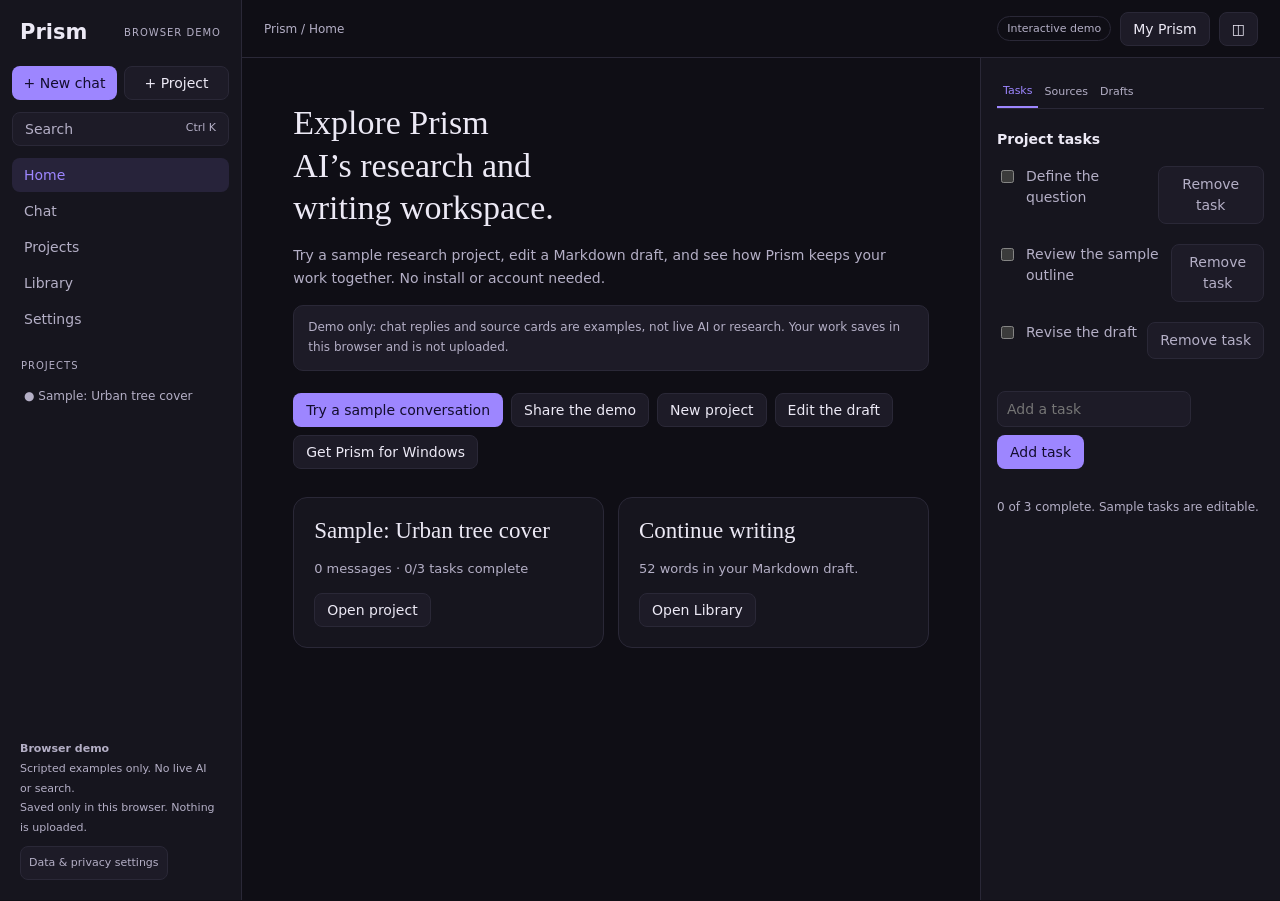
==== index.html @ f4d49652 "Remove long dash punctuation" ====
<!doctype html>
<html lang="en" data-theme="dark"><head><meta charset="utf-8"><meta name="viewport" content="width=device-width,initial-scale=1"><meta name="theme-color" content="#0f0e15"><meta name="description" content="Explore Prism AI, a Windows research and writing workspace for AI-assisted research, Markdown notes, and LaTeX papers. Try the interactive browser demo with no install or account."><link rel="canonical" href="https://dudesquad999.github.io/Prism-Ai/"><meta property="og:type" content="website"><meta property="og:site_name" content="Prism AI"><meta property="og:title" content="Prism AI: Research deeply. Write with clarity."><meta property="og:description" content="Explore a connected AI research and writing workspace. Try the interactive browser demo, with no install or account required."><meta property="og:url" content="https://dudesquad999.github.io/Prism-Ai/"><meta property="og:image" content="https://dudesquad999.github.io/Prism-Ai/prism-banner.png"><meta name="twitter:card" content="summary_large_image"><meta name="twitter:title" content="Prism AI: Research deeply. Write with clarity."><meta name="twitter:description" content="Explore a connected AI research and writing workspace. Try the interactive browser demo, with no install or account required."><meta name="twitter:image" content="https://dudesquad999.github.io/Prism-Ai/prism-banner.png"><title>Prism AI | Interactive Research &amp; Writing Demo</title><style>
:root{font:14px 'Segoe UI Variable Text','Segoe UI',system-ui,sans-serif;color-scheme:dark;--bg:#0f0e15;--surface:#16151e;--raised:#1d1b27;--border:#2a2837;--text:#ece9f5;--muted:#b4afc6;--accent:#9d86ff;--ink:#130d2e;--soft:#9d86ff20}[data-theme=light]{color-scheme:light;--bg:#f6f5f9;--surface:#fff;--raised:#f2f0f7;--border:#e4e1ec;--text:#18152a;--muted:#514c66;--accent:#5638d1;--ink:#fff;--soft:#efebff}*{box-sizing:border-box}body{margin:0;background:var(--bg);color:var(--text)}button,input,select,textarea{font:inherit;color:inherit}button{cursor:pointer;min-height:34px;border:1px solid var(--border);background:var(--raised);border-radius:8px;padding:7px 12px}button:hover{border-color:var(--accent)}button:disabled{opacity:.45;cursor:not-allowed}:focus-visible{outline:2px solid var(--accent);outline-offset:3px}[hidden]{display:none!important}.primary{background:var(--accent);color:var(--ink);border-color:transparent}.shell{height:100dvh;display:grid;grid-template-columns:242px minmax(0,1fr)}.sidebar{padding:20px 12px;display:flex;flex-direction:column;overflow:auto;background:var(--surface);border-right:1px solid var(--border)}.brand{display:flex;align-items:center;gap:10px;padding:0 8px 22px;font-size:21px;font-weight:700}.brand small{font-size:10px;color:var(--muted);font-weight:500;letter-spacing:.1em;margin-left:auto}.actions{display:flex;gap:7px}.actions button{flex:1;padding:7px}.search{margin:12px 0;text-align:left;color:var(--muted)}.search span{float:right;font-size:11px}nav{display:grid;gap:2px}nav button{border:0;background:none;color:var(--muted);text-align:left;display:flex;gap:12px;align-items:center}nav .active{background:var(--soft);color:var(--accent)}.icon{width:17px;height:17px;display:inline-block;flex:none}.label{margin:24px 9px 8px;color:var(--muted);font-size:10px;letter-spacing:.1em;text-transform:uppercase}.project-links{display:grid;gap:3px}.project-links button{border:0;background:none;text-align:left;overflow:hidden;text-overflow:ellipsis;white-space:nowrap;font-size:12px;color:var(--muted)}.foot{margin-top:auto;padding:24px 8px 0;color:var(--muted);font-size:11px;line-height:1.8}.main{display:flex;flex-direction:column;min-width:0;min-height:0}.top{min-height:58px;display:flex;align-items:center;gap:9px;border-bottom:1px solid var(--border);padding:10px 22px}.crumb{font-size:12px;color:var(--muted)}.grow{flex:1}.badge{font-size:11px;border:1px solid var(--border);padding:5px 9px;border-radius:24px;color:var(--muted);white-space:nowrap}.work{flex:1;display:flex;min-height:0}.center{flex:1;min-width:0;display:flex;flex-direction:column;min-height:0}.view{flex:1;min-height:0;overflow:auto;padding:36px clamp(20px,4vw,58px)}.page{max-width:940px;margin:auto}h1,h2{font-family:Georgia,serif;font-weight:400}h1{font-size:34px;line-height:1.25;margin:8px 0 12px}h2{font-size:23px;margin:0 0 14px}h3{font-size:14px;margin:0 0 9px}p{color:var(--muted);line-height:1.7}.eyebrow{color:var(--accent);font-size:10px;letter-spacing:.14em;text-transform:uppercase;margin-bottom:20px}.toolbar{display:flex;gap:8px;flex-wrap:wrap;margin:22px 0 28px}.grid{display:grid;grid-template-columns:repeat(auto-fit,minmax(220px,1fr));gap:14px;margin:20px 0 28px}.card{border:1px solid var(--border);border-radius:14px;background:var(--surface);padding:20px}.card p{font-size:13px}.notice{padding:12px 14px;border:1px solid var(--border);border-radius:10px;background:var(--raised);font-size:12px;color:var(--muted);line-height:1.65}.row{display:flex;align-items:center;gap:12px;border-top:1px solid var(--border);padding:15px 0}.row:first-child{border-top:0}.muted,.tiny{color:var(--muted)}.tiny{font-size:11px}.panel{width:300px;flex:none;background:var(--surface);border-left:1px solid var(--border);overflow:auto;padding:16px}.tabs{display:flex;border-bottom:1px solid var(--border);overflow:auto;margin-bottom:20px}.tabs button{font-size:11px;border:0;border-radius:0;background:none;padding:8px 6px;color:var(--muted)}.tabs .active{color:var(--accent);border-bottom:2px solid var(--accent)}.panel p{font-size:12px}.panel h3{margin-top:22px}.task{display:flex;align-items:flex-start;gap:9px;padding:10px 0;color:var(--muted);line-height:1.5}.task input{margin-top:4px;accent-color:var(--accent)}.composer-area{padding:12px clamp(18px,4vw,58px) 18px}.modes{display:flex;gap:3px;flex-wrap:wrap;margin-bottom:9px}.modes button{background:none;border:0;color:var(--muted);font-size:12px;min-height:28px;padding:5px 10px}.modes .active{background:var(--soft);color:var(--accent)}.composer{display:flex;gap:10px;padding:12px;border:1px solid var(--border);border-radius:14px;background:var(--surface)}.composer:focus-within{border-color:var(--accent)}textarea{font:inherit;background:var(--raised);color:var(--text);border:1px solid var(--border);border-radius:8px;padding:12px;line-height:1.65;resize:vertical;width:100%}.composer textarea{background:none;border:0;padding:2px;min-height:46px;max-height:160px;flex:1}.composer button{align-self:flex-end;font-size:20px}.composer-foot{display:flex;justify-content:space-between;gap:8px;flex-wrap:wrap;margin-top:8px;font-size:10px;color:var(--muted)}.composer-foot button{background:none;border:0;min-height:20px;font-size:10px;padding:0}.message{max-width:740px;margin:0 auto 26px;line-height:1.8;overflow-wrap:anywhere}.message .body{white-space:pre-wrap}.who{font-size:11px;font-weight:600;color:var(--accent);margin-bottom:8px}.message.user{padding:15px 18px;background:var(--raised);border:1px solid var(--border);border-radius:14px}.message.user .who{color:var(--muted)}.tools{margin-top:12px;display:flex;gap:6px}.tools button{min-height:25px;font-size:10px;padding:3px 8px;background:none;color:var(--muted)}input,select{background:var(--raised);border:1px solid var(--border);border-radius:8px;padding:9px}label.field{display:grid;gap:7px;margin:16px 0;color:var(--muted);font-size:12px}.editor{min-height:330px}.mobile,.panel-close{display:none}dialog{border:1px solid var(--border);background:var(--surface);color:var(--text);padding:24px;border-radius:16px;width:min(540px,calc(100% - 30px));max-height:85dvh;overflow:auto}dialog::backdrop{background:#05040cbb}.close{float:right}.dialog-copy{white-space:pre-wrap}.results{display:grid;gap:8px;margin-top:15px}.toast{position:fixed;bottom:24px;left:50%;transform:translateX(-50%);max-width:90vw;padding:12px 18px;border-radius:10px;background:var(--text);color:var(--bg);font-size:12px;z-index:80}.skip{position:fixed;top:-80px;left:12px;z-index:100;background:var(--accent);color:var(--ink);padding:12px}.skip:focus{top:12px}.danger{color:#ff9d9d}.task button{margin-left:auto}.status{margin-top:10px}
@media(max-width:1150px){.panel{display:none}.panel.open{display:block;position:fixed;right:0;top:58px;bottom:0;width:min(350px,100vw);z-index:30;box-shadow:-20px 0 70px #0007}.panel-close{display:block;margin-left:auto}}@media(min-width:1151px){.panel.collapsed{display:none}}@media(max-width:760px){.shell{grid-template-columns:1fr}.sidebar{display:none}.sidebar.open{display:flex;position:fixed;inset:0 auto 0 0;width:260px;z-index:40;box-shadow:20px 0 100px #0009}.mobile{display:inline-block}.top{padding:10px 12px}.optional{display:none}h1{font-size:29px}.view{padding:26px 20px}.grid{grid-template-columns:1fr}.composer-area{padding:12px}}@media(prefers-reduced-motion:reduce){*{scroll-behavior:auto!important}}
 .foot button{margin-top:8px;font-size:11px;padding:5px 8px}#privacyStatus{overflow-wrap:anywhere}
</style><link rel="stylesheet" href="demo.css"></head><body><a class="skip" href="#view">Skip to workspace</a><div class="shell"><aside class="sidebar" id="sidebar"><div class="brand">Prism<small>BROWSER DEMO</small><button class="mobile" data-action="menu" aria-label="Close navigation">×</button></div><div class="actions"><button class="primary" data-action="newchat">+ New chat</button><button data-action="newproject">+ Project</button></div><button class="search" data-action="search">Search<span>Ctrl K</span></button><nav id="nav" aria-label="Main navigation"></nav><div class="label">Projects</div><div id="projectLinks" class="project-links"></div><div class="foot"><strong>Browser demo</strong><br>Scripted examples only. No live AI or search.<br><span id="privacyStatus">Saved only in this browser. Nothing is uploaded.</span><br><button data-view="Settings">Data &amp; privacy settings</button></div></aside><main class="main"><header class="top"><button class="mobile" data-action="menu" aria-label="Open navigation">☰</button><span class="crumb">Prism / <span id="crumb">Home</span></span><span class="grow"></span><span class="badge">Interactive demo</span><button class="optional" data-view="My Prism">My Prism</button><button data-action="panel" aria-label="Toggle project panel">◫</button></header><div class="work"><div class="center"><section id="view" class="view" tabindex="-1" aria-label="Workspace"></section><section id="composerArea" class="composer-area" hidden aria-label="Message composer"><div class="modes" id="modes"></div><form id="composer" class="composer"><textarea id="input" rows="2" placeholder="Try a scripted example…" aria-label="Message to Prism"></textarea><button class="primary" type="submit" aria-label="Send message">↑</button></form><div class="composer-foot"><button data-action="privacy">What will be sent?</button><span>Fixed sample responses, not live AI</span></div></section></div><aside class="panel" id="panel" aria-label="Project panel"><button class="panel-close" data-action="panel" aria-label="Close project panel">×</button><div class="tabs" id="tabs"></div><div id="panelBody"></div></aside></div></main></div><dialog id="dialog" aria-labelledby="dialogTitle"><button class="close" data-action="close" aria-label="Close dialog">×</button><h2 id="dialogTitle"></h2><div id="dialogBody"></div></dialog><input id="jsonFile" type="file" accept="application/json,.json" hidden><div class="toast" role="status" id="toast" hidden></div><div id="announce" role="status" style="position:absolute;width:1px;height:1px;overflow:hidden;clip-path:inset(50%)"></div><script src="demo.js" defer></script></body></html>
---- demo.css ----
body {
  overflow: hidden;
}

.page > p {
  text-wrap: pretty;
}

.button-link {
  display: inline-flex;
  align-items: center;
  min-height: 34px;
  border: 1px solid var(--border);
  border-radius: 8px;
  padding: 7px 12px;
  color: var(--text);
  background: var(--raised);
  text-decoration: none;
}

.button-link:hover {
  border-color: var(--accent);
}

@media (min-width: 761px) {
  .page > h1 {
    max-width: 22ch;
    text-wrap: balance;
  }

  .page > p {
    max-width: 68ch;
  }
}

@media (max-width: 760px) {
  .top {
    display: grid;
    grid-template-columns: 38px minmax(0, 1fr) 38px;
    gap: 8px;
    padding: 10px 12px;
  }

  .top .grow,
  .top .badge {
    display: none;
  }

  .crumb {
    min-width: 0;
    overflow: hidden;
    text-overflow: ellipsis;
    white-space: nowrap;
  }

  .view {
    padding: 24px 18px;
  }

  h1 {
    font-size: clamp(26px, 7vw, 32px);
    line-height: 1.16;
    text-wrap: pretty;
  }
}

#privacyStatus,
#settingsPrivacyStatus {
  overflow-wrap: anywhere;
}
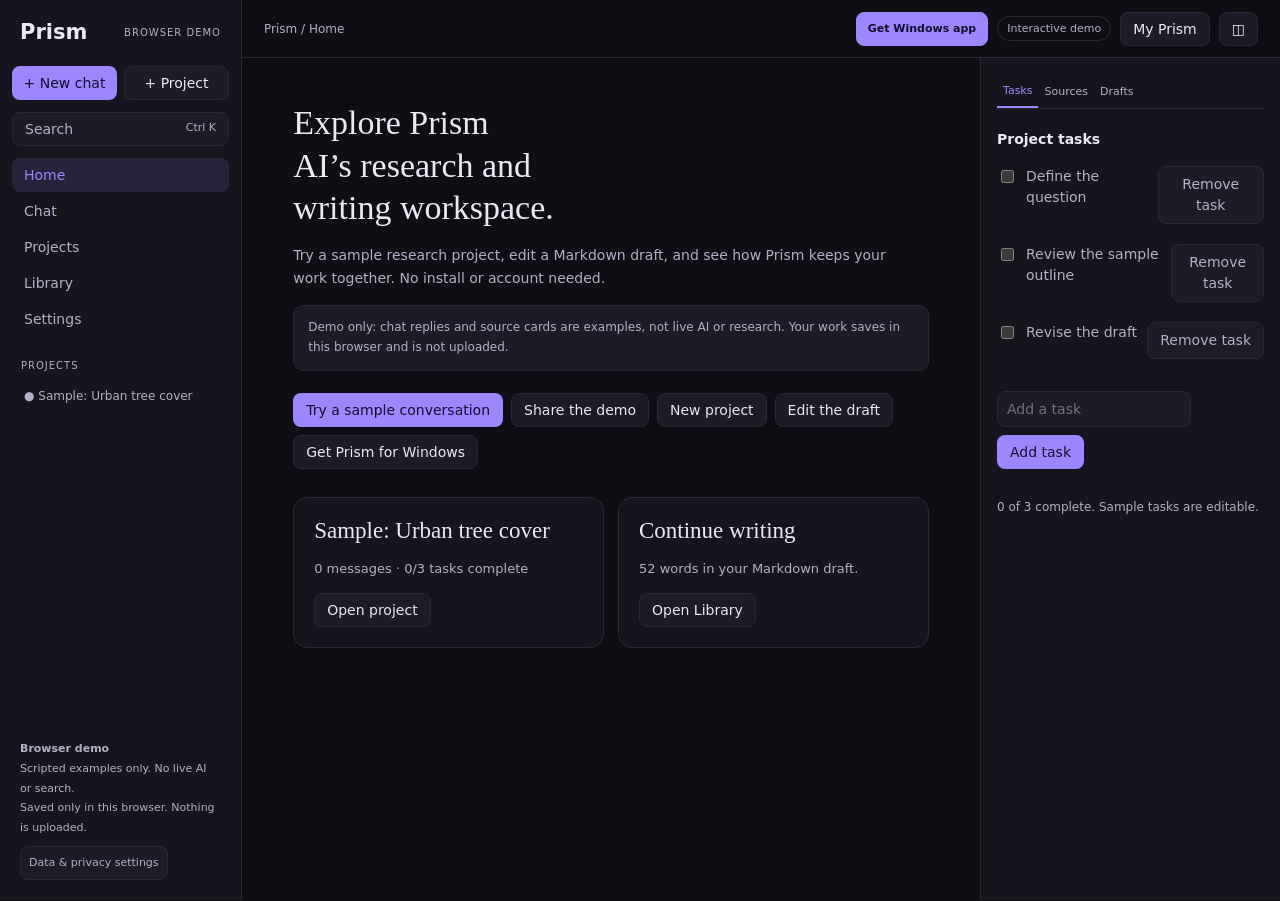
==== commit 7ec487f7: "site: add a clear Windows app download path" ====
--- a/index.html
+++ b/index.html
@@ -1,6 +1,11 @@
 <!doctype html>
-<html lang="en" data-theme="dark"><head><meta charset="utf-8"><meta name="viewport" content="width=device-width,initial-scale=1"><meta name="theme-color" content="#0f0e15"><meta name="description" content="Explore Prism AI, a Windows research and writing workspace for AI-assisted research, Markdown notes, and LaTeX papers. Try the interactive browser demo with no install or account."><link rel="canonical" href="https://dudesquad999.github.io/Prism-Ai/"><meta property="og:type" content="website"><meta property="og:site_name" content="Prism AI"><meta property="og:title" content="Prism AI: Research deeply. Write with clarity."><meta property="og:description" content="Explore a connected AI research and writing workspace. Try the interactive browser demo, with no install or account required."><meta property="og:url" content="https://dudesquad999.github.io/Prism-Ai/"><meta property="og:image" content="https://dudesquad999.github.io/Prism-Ai/prism-banner.png"><meta name="twitter:card" content="summary_large_image"><meta name="twitter:title" content="Prism AI: Research deeply. Write with clarity."><meta name="twitter:description" content="Explore a connected AI research and writing workspace. Try the interactive browser demo, with no install or account required."><meta name="twitter:image" content="https://dudesquad999.github.io/Prism-Ai/prism-banner.png"><title>Prism AI | Interactive Research &amp; Writing Demo</title><style>
+<html lang="en" data-theme="dark"><head><meta charset="utf-8"><meta name="viewport" content="width=device-width,initial-scale=1"><meta name="theme-color" content="#0f0e15"><meta name="description" content="Try a scripted browser preview of Prism AI, a Windows research and LaTeX writing workspace. Download the Windows apps for live AI with Ollama or a supported cloud provider."><link rel="canonical" href="https://dudesquad999.github.io/Prism-Ai/"><meta property="og:type" content="website"><meta property="og:site_name" content="Prism AI"><meta property="og:title" content="Prism AI: Windows Research &amp; LaTeX Writing Workspace"><meta property="og:description" content="Try a scripted browser preview of Prism AI. The full Windows apps support research organization, Markdown notes, LaTeX writing, Ollama local models, and supported cloud providers."><meta property="og:url" content="https://dudesquad999.github.io/Prism-Ai/"><meta property="og:image" content="https://dudesquad999.github.io/Prism-Ai/prism-banner.png"><meta name="twitter:card" content="summary_large_image"><meta name="twitter:title" content="Prism AI: Windows Research &amp; LaTeX Writing Workspace"><meta name="twitter:description" content="Try a scripted browser preview of Prism AI. The full Windows apps support research organization, Markdown notes, LaTeX writing, Ollama local models, and supported cloud providers."><meta name="twitter:image" content="https://dudesquad999.github.io/Prism-Ai/prism-banner.png"><title>Prism AI | Windows Research &amp; LaTeX Workspace Demo</title><style>
+.download-link{display:inline-flex;align-items:center;justify-content:center;min-height:34px;padding:7px 11px;border:1px solid var(--accent);border-radius:8px;background:var(--accent);color:var(--ink);font-size:11px;font-weight:650;text-decoration:none;white-space:nowrap}
+.download-link:hover{filter:brightness(1.08)}
+@media(max-width:760px){.top .badge{display:none}}
+</style>
+<style>
 :root{font:14px 'Segoe UI Variable Text','Segoe UI',system-ui,sans-serif;color-scheme:dark;--bg:#0f0e15;--surface:#16151e;--raised:#1d1b27;--border:#2a2837;--text:#ece9f5;--muted:#b4afc6;--accent:#9d86ff;--ink:#130d2e;--soft:#9d86ff20}[data-theme=light]{color-scheme:light;--bg:#f6f5f9;--surface:#fff;--raised:#f2f0f7;--border:#e4e1ec;--text:#18152a;--muted:#514c66;--accent:#5638d1;--ink:#fff;--soft:#efebff}*{box-sizing:border-box}body{margin:0;background:var(--bg);color:var(--text)}button,input,select,textarea{font:inherit;color:inherit}button{cursor:pointer;min-height:34px;border:1px solid var(--border);background:var(--raised);border-radius:8px;padding:7px 12px}button:hover{border-color:var(--accent)}button:disabled{opacity:.45;cursor:not-allowed}:focus-visible{outline:2px solid var(--accent);outline-offset:3px}[hidden]{display:none!important}.primary{background:var(--accent);color:var(--ink);border-color:transparent}.shell{height:100dvh;display:grid;grid-template-columns:242px minmax(0,1fr)}.sidebar{padding:20px 12px;display:flex;flex-direction:column;overflow:auto;background:var(--surface);border-right:1px solid var(--border)}.brand{display:flex;align-items:center;gap:10px;padding:0 8px 22px;font-size:21px;font-weight:700}.brand small{font-size:10px;color:var(--muted);font-weight:500;letter-spacing:.1em;margin-left:auto}.actions{display:flex;gap:7px}.actions button{flex:1;padding:7px}.search{margin:12px 0;text-align:left;color:var(--muted)}.search span{float:right;font-size:11px}nav{display:grid;gap:2px}nav button{border:0;background:none;color:var(--muted);text-align:left;display:flex;gap:12px;align-items:center}nav .active{background:var(--soft);color:var(--accent)}.icon{width:17px;height:17px;display:inline-block;flex:none}.label{margin:24px 9px 8px;color:var(--muted);font-size:10px;letter-spacing:.1em;text-transform:uppercase}.project-links{display:grid;gap:3px}.project-links button{border:0;background:none;text-align:left;overflow:hidden;text-overflow:ellipsis;white-space:nowrap;font-size:12px;color:var(--muted)}.foot{margin-top:auto;padding:24px 8px 0;color:var(--muted);font-size:11px;line-height:1.8}.main{display:flex;flex-direction:column;min-width:0;min-height:0}.top{min-height:58px;display:flex;align-items:center;gap:9px;border-bottom:1px solid var(--border);padding:10px 22px}.crumb{font-size:12px;color:var(--muted)}.grow{flex:1}.badge{font-size:11px;border:1px solid var(--border);padding:5px 9px;border-radius:24px;color:var(--muted);white-space:nowrap}.work{flex:1;display:flex;min-height:0}.center{flex:1;min-width:0;display:flex;flex-direction:column;min-height:0}.view{flex:1;min-height:0;overflow:auto;padding:36px clamp(20px,4vw,58px)}.page{max-width:940px;margin:auto}h1,h2{font-family:Georgia,serif;font-weight:400}h1{font-size:34px;line-height:1.25;margin:8px 0 12px}h2{font-size:23px;margin:0 0 14px}h3{font-size:14px;margin:0 0 9px}p{color:var(--muted);line-height:1.7}.eyebrow{color:var(--accent);font-size:10px;letter-spacing:.14em;text-transform:uppercase;margin-bottom:20px}.toolbar{display:flex;gap:8px;flex-wrap:wrap;margin:22px 0 28px}.grid{display:grid;grid-template-columns:repeat(auto-fit,minmax(220px,1fr));gap:14px;margin:20px 0 28px}.card{border:1px solid var(--border);border-radius:14px;background:var(--surface);padding:20px}.card p{font-size:13px}.notice{padding:12px 14px;border:1px solid var(--border);border-radius:10px;background:var(--raised);font-size:12px;color:var(--muted);line-height:1.65}.row{display:flex;align-items:center;gap:12px;border-top:1px solid var(--border);padding:15px 0}.row:first-child{border-top:0}.muted,.tiny{color:var(--muted)}.tiny{font-size:11px}.panel{width:300px;flex:none;background:var(--surface);border-left:1px solid var(--border);overflow:auto;padding:16px}.tabs{display:flex;border-bottom:1px solid var(--border);overflow:auto;margin-bottom:20px}.tabs button{font-size:11px;border:0;border-radius:0;background:none;padding:8px 6px;color:var(--muted)}.tabs .active{color:var(--accent);border-bottom:2px solid var(--accent)}.panel p{font-size:12px}.panel h3{margin-top:22px}.task{display:flex;align-items:flex-start;gap:9px;padding:10px 0;color:var(--muted);line-height:1.5}.task input{margin-top:4px;accent-color:var(--accent)}.composer-area{padding:12px clamp(18px,4vw,58px) 18px}.modes{display:flex;gap:3px;flex-wrap:wrap;margin-bottom:9px}.modes button{background:none;border:0;color:var(--muted);font-size:12px;min-height:28px;padding:5px 10px}.modes .active{background:var(--soft);color:var(--accent)}.composer{display:flex;gap:10px;padding:12px;border:1px solid var(--border);border-radius:14px;background:var(--surface)}.composer:focus-within{border-color:var(--accent)}textarea{font:inherit;background:var(--raised);color:var(--text);border:1px solid var(--border);border-radius:8px;padding:12px;line-height:1.65;resize:vertical;width:100%}.composer textarea{background:none;border:0;padding:2px;min-height:46px;max-height:160px;flex:1}.composer button{align-self:flex-end;font-size:20px}.composer-foot{display:flex;justify-content:space-between;gap:8px;flex-wrap:wrap;margin-top:8px;font-size:10px;color:var(--muted)}.composer-foot button{background:none;border:0;min-height:20px;font-size:10px;padding:0}.message{max-width:740px;margin:0 auto 26px;line-height:1.8;overflow-wrap:anywhere}.message .body{white-space:pre-wrap}.who{font-size:11px;font-weight:600;color:var(--accent);margin-bottom:8px}.message.user{padding:15px 18px;background:var(--raised);border:1px solid var(--border);border-radius:14px}.message.user .who{color:var(--muted)}.tools{margin-top:12px;display:flex;gap:6px}.tools button{min-height:25px;font-size:10px;padding:3px 8px;background:none;color:var(--muted)}input,select{background:var(--raised);border:1px solid var(--border);border-radius:8px;padding:9px}label.field{display:grid;gap:7px;margin:16px 0;color:var(--muted);font-size:12px}.editor{min-height:330px}.mobile,.panel-close{display:none}dialog{border:1px solid var(--border);background:var(--surface);color:var(--text);padding:24px;border-radius:16px;width:min(540px,calc(100% - 30px));max-height:85dvh;overflow:auto}dialog::backdrop{background:#05040cbb}.close{float:right}.dialog-copy{white-space:pre-wrap}.results{display:grid;gap:8px;margin-top:15px}.toast{position:fixed;bottom:24px;left:50%;transform:translateX(-50%);max-width:90vw;padding:12px 18px;border-radius:10px;background:var(--text);color:var(--bg);font-size:12px;z-index:80}.skip{position:fixed;top:-80px;left:12px;z-index:100;background:var(--accent);color:var(--ink);padding:12px}.skip:focus{top:12px}.danger{color:#ff9d9d}.task button{margin-left:auto}.status{margin-top:10px}
 @media(max-width:1150px){.panel{display:none}.panel.open{display:block;position:fixed;right:0;top:58px;bottom:0;width:min(350px,100vw);z-index:30;box-shadow:-20px 0 70px #0007}.panel-close{display:block;margin-left:auto}}@media(min-width:1151px){.panel.collapsed{display:none}}@media(max-width:760px){.shell{grid-template-columns:1fr}.sidebar{display:none}.sidebar.open{display:flex;position:fixed;inset:0 auto 0 0;width:260px;z-index:40;box-shadow:20px 0 100px #0009}.mobile{display:inline-block}.top{padding:10px 12px}.optional{display:none}h1{font-size:29px}.view{padding:26px 20px}.grid{grid-template-columns:1fr}.composer-area{padding:12px}}@media(prefers-reduced-motion:reduce){*{scroll-behavior:auto!important}}
  .foot button{margin-top:8px;font-size:11px;padding:5px 8px}#privacyStatus{overflow-wrap:anywhere}
-</style><link rel="stylesheet" href="demo.css"></head><body><a class="skip" href="#view">Skip to workspace</a><div class="shell"><aside class="sidebar" id="sidebar"><div class="brand">Prism<small>BROWSER DEMO</small><button class="mobile" data-action="menu" aria-label="Close navigation">×</button></div><div class="actions"><button class="primary" data-action="newchat">+ New chat</button><button data-action="newproject">+ Project</button></div><button class="search" data-action="search">Search<span>Ctrl K</span></button><nav id="nav" aria-label="Main navigation"></nav><div class="label">Projects</div><div id="projectLinks" class="project-links"></div><div class="foot"><strong>Browser demo</strong><br>Scripted examples only. No live AI or search.<br><span id="privacyStatus">Saved only in this browser. Nothing is uploaded.</span><br><button data-view="Settings">Data &amp; privacy settings</button></div></aside><main class="main"><header class="top"><button class="mobile" data-action="menu" aria-label="Open navigation">☰</button><span class="crumb">Prism / <span id="crumb">Home</span></span><span class="grow"></span><span class="badge">Interactive demo</span><button class="optional" data-view="My Prism">My Prism</button><button data-action="panel" aria-label="Toggle project panel">◫</button></header><div class="work"><div class="center"><section id="view" class="view" tabindex="-1" aria-label="Workspace"></section><section id="composerArea" class="composer-area" hidden aria-label="Message composer"><div class="modes" id="modes"></div><form id="composer" class="composer"><textarea id="input" rows="2" placeholder="Try a scripted example…" aria-label="Message to Prism"></textarea><button class="primary" type="submit" aria-label="Send message">↑</button></form><div class="composer-foot"><button data-action="privacy">What will be sent?</button><span>Fixed sample responses, not live AI</span></div></section></div><aside class="panel" id="panel" aria-label="Project panel"><button class="panel-close" data-action="panel" aria-label="Close project panel">×</button><div class="tabs" id="tabs"></div><div id="panelBody"></div></aside></div></main></div><dialog id="dialog" aria-labelledby="dialogTitle"><button class="close" data-action="close" aria-label="Close dialog">×</button><h2 id="dialogTitle"></h2><div id="dialogBody"></div></dialog><input id="jsonFile" type="file" accept="application/json,.json" hidden><div class="toast" role="status" id="toast" hidden></div><div id="announce" role="status" style="position:absolute;width:1px;height:1px;overflow:hidden;clip-path:inset(50%)"></div><script src="demo.js" defer></script></body></html>
+</style><link rel="stylesheet" href="demo.css"></head><body><a class="skip" href="#view">Skip to workspace</a><div class="shell"><aside class="sidebar" id="sidebar"><div class="brand">Prism<small>BROWSER DEMO</small><button class="mobile" data-action="menu" aria-label="Close navigation">×</button></div><div class="actions"><button class="primary" data-action="newchat">+ New chat</button><button data-action="newproject">+ Project</button></div><button class="search" data-action="search">Search<span>Ctrl K</span></button><nav id="nav" aria-label="Main navigation"></nav><div class="label">Projects</div><div id="projectLinks" class="project-links"></div><div class="foot"><strong>Browser demo</strong><br>Scripted examples only. No live AI or search.<br><span id="privacyStatus">Saved only in this browser. Nothing is uploaded.</span><br><button data-view="Settings">Data &amp; privacy settings</button></div></aside><main class="main"><header class="top"><button class="mobile" data-action="menu" aria-label="Open navigation">☰</button><span class="crumb">Prism / <span id="crumb">Home</span></span><span class="grow"></span><a class="download-link" href="https://github.com/DudeSquad999/Prism-Ai/releases/latest" target="_blank" rel="noopener noreferrer" aria-label="Download the Prism AI Windows app from GitHub Releases">Get Windows app</a><span class="badge">Interactive demo</span><button class="optional" data-view="My Prism">My Prism</button><button data-action="panel" aria-label="Toggle project panel">◫</button></header><div class="work"><div class="center"><section id="view" class="view" tabindex="-1" aria-label="Workspace"></section><section id="composerArea" class="composer-area" hidden aria-label="Message composer"><div class="modes" id="modes"></div><form id="composer" class="composer"><textarea id="input" rows="2" placeholder="Try a scripted example…" aria-label="Message to Prism"></textarea><button class="primary" type="submit" aria-label="Send message">↑</button></form><div class="composer-foot"><button data-action="privacy">What will be sent?</button><span>Fixed sample responses, not live AI</span></div></section></div><aside class="panel" id="panel" aria-label="Project panel"><button class="panel-close" data-action="panel" aria-label="Close project panel">×</button><div class="tabs" id="tabs"></div><div id="panelBody"></div></aside></div></main></div><dialog id="dialog" aria-labelledby="dialogTitle"><button class="close" data-action="close" aria-label="Close dialog">×</button><h2 id="dialogTitle"></h2><div id="dialogBody"></div></dialog><input id="jsonFile" type="file" accept="application/json,.json" hidden><div class="toast" role="status" id="toast" hidden></div><div id="announce" role="status" style="position:absolute;width:1px;height:1px;overflow:hidden;clip-path:inset(50%)"></div><script src="demo.js" defer></script></body></html>
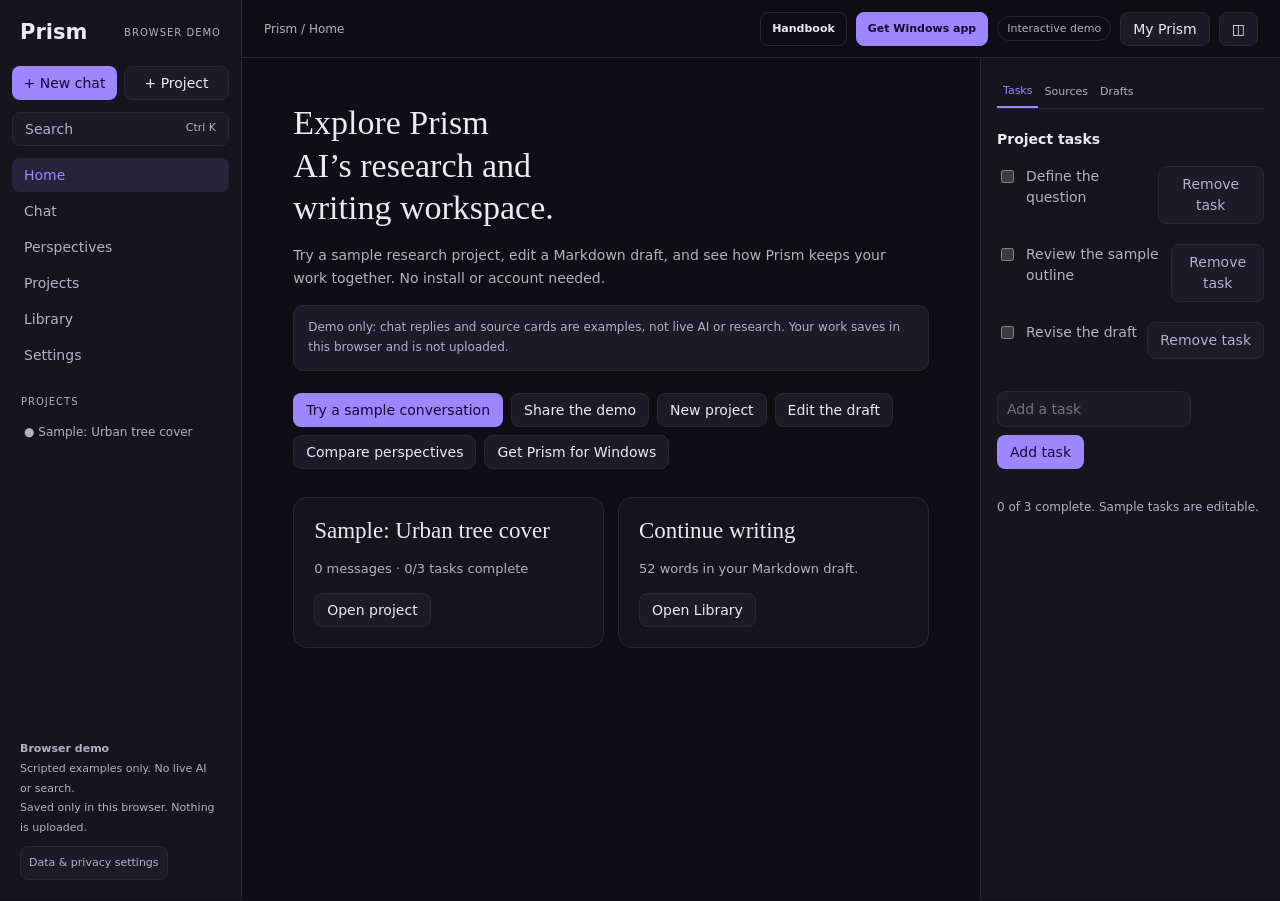
==== commit d93fd6a3: "feat: add handbook access to browser preview navigation" ====
--- a/index.html
+++ b/index.html
@@ -2,10 +2,12 @@
 <html lang="en" data-theme="dark"><head><meta charset="utf-8"><meta name="viewport" content="width=device-width,initial-scale=1"><meta name="theme-color" content="#0f0e15"><meta name="description" content="Try a scripted browser preview of Prism AI, a Windows research and LaTeX writing workspace. Download the Windows apps for live AI with Ollama or a supported cloud provider."><link rel="canonical" href="https://dudesquad999.github.io/Prism-Ai/"><meta property="og:type" content="website"><meta property="og:site_name" content="Prism AI"><meta property="og:title" content="Prism AI: Windows Research &amp; LaTeX Writing Workspace"><meta property="og:description" content="Try a scripted browser preview of Prism AI. The full Windows apps support research organization, Markdown notes, LaTeX writing, Ollama local models, and supported cloud providers."><meta property="og:url" content="https://dudesquad999.github.io/Prism-Ai/"><meta property="og:image" content="https://dudesquad999.github.io/Prism-Ai/prism-banner.png"><meta name="twitter:card" content="summary_large_image"><meta name="twitter:title" content="Prism AI: Windows Research &amp; LaTeX Writing Workspace"><meta name="twitter:description" content="Try a scripted browser preview of Prism AI. The full Windows apps support research organization, Markdown notes, LaTeX writing, Ollama local models, and supported cloud providers."><meta name="twitter:image" content="https://dudesquad999.github.io/Prism-Ai/prism-banner.png"><title>Prism AI | Windows Research &amp; LaTeX Workspace Demo</title><style>
 .download-link{display:inline-flex;align-items:center;justify-content:center;min-height:34px;padding:7px 11px;border:1px solid var(--accent);border-radius:8px;background:var(--accent);color:var(--ink);font-size:11px;font-weight:650;text-decoration:none;white-space:nowrap}
 .download-link:hover{filter:brightness(1.08)}
+.guide-link{display:inline-flex;align-items:center;justify-content:center;min-height:34px;padding:7px 11px;border:1px solid var(--border);border-radius:8px;background:transparent;color:var(--text);font-size:11px;font-weight:600;text-decoration:none;white-space:nowrap}
+.guide-link:hover{border-color:var(--accent);color:var(--accent)}
 @media(max-width:760px){.top .badge{display:none}}
 </style>
 <style>
 :root{font:14px 'Segoe UI Variable Text','Segoe UI',system-ui,sans-serif;color-scheme:dark;--bg:#0f0e15;--surface:#16151e;--raised:#1d1b27;--border:#2a2837;--text:#ece9f5;--muted:#b4afc6;--accent:#9d86ff;--ink:#130d2e;--soft:#9d86ff20}[data-theme=light]{color-scheme:light;--bg:#f6f5f9;--surface:#fff;--raised:#f2f0f7;--border:#e4e1ec;--text:#18152a;--muted:#514c66;--accent:#5638d1;--ink:#fff;--soft:#efebff}*{box-sizing:border-box}body{margin:0;background:var(--bg);color:var(--text)}button,input,select,textarea{font:inherit;color:inherit}button{cursor:pointer;min-height:34px;border:1px solid var(--border);background:var(--raised);border-radius:8px;padding:7px 12px}button:hover{border-color:var(--accent)}button:disabled{opacity:.45;cursor:not-allowed}:focus-visible{outline:2px solid var(--accent);outline-offset:3px}[hidden]{display:none!important}.primary{background:var(--accent);color:var(--ink);border-color:transparent}.shell{height:100dvh;display:grid;grid-template-columns:242px minmax(0,1fr)}.sidebar{padding:20px 12px;display:flex;flex-direction:column;overflow:auto;background:var(--surface);border-right:1px solid var(--border)}.brand{display:flex;align-items:center;gap:10px;padding:0 8px 22px;font-size:21px;font-weight:700}.brand small{font-size:10px;color:var(--muted);font-weight:500;letter-spacing:.1em;margin-left:auto}.actions{display:flex;gap:7px}.actions button{flex:1;padding:7px}.search{margin:12px 0;text-align:left;color:var(--muted)}.search span{float:right;font-size:11px}nav{display:grid;gap:2px}nav button{border:0;background:none;color:var(--muted);text-align:left;display:flex;gap:12px;align-items:center}nav .active{background:var(--soft);color:var(--accent)}.icon{width:17px;height:17px;display:inline-block;flex:none}.label{margin:24px 9px 8px;color:var(--muted);font-size:10px;letter-spacing:.1em;text-transform:uppercase}.project-links{display:grid;gap:3px}.project-links button{border:0;background:none;text-align:left;overflow:hidden;text-overflow:ellipsis;white-space:nowrap;font-size:12px;color:var(--muted)}.foot{margin-top:auto;padding:24px 8px 0;color:var(--muted);font-size:11px;line-height:1.8}.main{display:flex;flex-direction:column;min-width:0;min-height:0}.top{min-height:58px;display:flex;align-items:center;gap:9px;border-bottom:1px solid var(--border);padding:10px 22px}.crumb{font-size:12px;color:var(--muted)}.grow{flex:1}.badge{font-size:11px;border:1px solid var(--border);padding:5px 9px;border-radius:24px;color:var(--muted);white-space:nowrap}.work{flex:1;display:flex;min-height:0}.center{flex:1;min-width:0;display:flex;flex-direction:column;min-height:0}.view{flex:1;min-height:0;overflow:auto;padding:36px clamp(20px,4vw,58px)}.page{max-width:940px;margin:auto}h1,h2{font-family:Georgia,serif;font-weight:400}h1{font-size:34px;line-height:1.25;margin:8px 0 12px}h2{font-size:23px;margin:0 0 14px}h3{font-size:14px;margin:0 0 9px}p{color:var(--muted);line-height:1.7}.eyebrow{color:var(--accent);font-size:10px;letter-spacing:.14em;text-transform:uppercase;margin-bottom:20px}.toolbar{display:flex;gap:8px;flex-wrap:wrap;margin:22px 0 28px}.grid{display:grid;grid-template-columns:repeat(auto-fit,minmax(220px,1fr));gap:14px;margin:20px 0 28px}.card{border:1px solid var(--border);border-radius:14px;background:var(--surface);padding:20px}.card p{font-size:13px}.notice{padding:12px 14px;border:1px solid var(--border);border-radius:10px;background:var(--raised);font-size:12px;color:var(--muted);line-height:1.65}.row{display:flex;align-items:center;gap:12px;border-top:1px solid var(--border);padding:15px 0}.row:first-child{border-top:0}.muted,.tiny{color:var(--muted)}.tiny{font-size:11px}.panel{width:300px;flex:none;background:var(--surface);border-left:1px solid var(--border);overflow:auto;padding:16px}.tabs{display:flex;border-bottom:1px solid var(--border);overflow:auto;margin-bottom:20px}.tabs button{font-size:11px;border:0;border-radius:0;background:none;padding:8px 6px;color:var(--muted)}.tabs .active{color:var(--accent);border-bottom:2px solid var(--accent)}.panel p{font-size:12px}.panel h3{margin-top:22px}.task{display:flex;align-items:flex-start;gap:9px;padding:10px 0;color:var(--muted);line-height:1.5}.task input{margin-top:4px;accent-color:var(--accent)}.composer-area{padding:12px clamp(18px,4vw,58px) 18px}.modes{display:flex;gap:3px;flex-wrap:wrap;margin-bottom:9px}.modes button{background:none;border:0;color:var(--muted);font-size:12px;min-height:28px;padding:5px 10px}.modes .active{background:var(--soft);color:var(--accent)}.composer{display:flex;gap:10px;padding:12px;border:1px solid var(--border);border-radius:14px;background:var(--surface)}.composer:focus-within{border-color:var(--accent)}textarea{font:inherit;background:var(--raised);color:var(--text);border:1px solid var(--border);border-radius:8px;padding:12px;line-height:1.65;resize:vertical;width:100%}.composer textarea{background:none;border:0;padding:2px;min-height:46px;max-height:160px;flex:1}.composer button{align-self:flex-end;font-size:20px}.composer-foot{display:flex;justify-content:space-between;gap:8px;flex-wrap:wrap;margin-top:8px;font-size:10px;color:var(--muted)}.composer-foot button{background:none;border:0;min-height:20px;font-size:10px;padding:0}.message{max-width:740px;margin:0 auto 26px;line-height:1.8;overflow-wrap:anywhere}.message .body{white-space:pre-wrap}.who{font-size:11px;font-weight:600;color:var(--accent);margin-bottom:8px}.message.user{padding:15px 18px;background:var(--raised);border:1px solid var(--border);border-radius:14px}.message.user .who{color:var(--muted)}.tools{margin-top:12px;display:flex;gap:6px}.tools button{min-height:25px;font-size:10px;padding:3px 8px;background:none;color:var(--muted)}input,select{background:var(--raised);border:1px solid var(--border);border-radius:8px;padding:9px}label.field{display:grid;gap:7px;margin:16px 0;color:var(--muted);font-size:12px}.editor{min-height:330px}.mobile,.panel-close{display:none}dialog{border:1px solid var(--border);background:var(--surface);color:var(--text);padding:24px;border-radius:16px;width:min(540px,calc(100% - 30px));max-height:85dvh;overflow:auto}dialog::backdrop{background:#05040cbb}.close{float:right}.dialog-copy{white-space:pre-wrap}.results{display:grid;gap:8px;margin-top:15px}.toast{position:fixed;bottom:24px;left:50%;transform:translateX(-50%);max-width:90vw;padding:12px 18px;border-radius:10px;background:var(--text);color:var(--bg);font-size:12px;z-index:80}.skip{position:fixed;top:-80px;left:12px;z-index:100;background:var(--accent);color:var(--ink);padding:12px}.skip:focus{top:12px}.danger{color:#ff9d9d}.task button{margin-left:auto}.status{margin-top:10px}
 @media(max-width:1150px){.panel{display:none}.panel.open{display:block;position:fixed;right:0;top:58px;bottom:0;width:min(350px,100vw);z-index:30;box-shadow:-20px 0 70px #0007}.panel-close{display:block;margin-left:auto}}@media(min-width:1151px){.panel.collapsed{display:none}}@media(max-width:760px){.shell{grid-template-columns:1fr}.sidebar{display:none}.sidebar.open{display:flex;position:fixed;inset:0 auto 0 0;width:260px;z-index:40;box-shadow:20px 0 100px #0009}.mobile{display:inline-block}.top{padding:10px 12px}.optional{display:none}h1{font-size:29px}.view{padding:26px 20px}.grid{grid-template-columns:1fr}.composer-area{padding:12px}}@media(prefers-reduced-motion:reduce){*{scroll-behavior:auto!important}}
  .foot button{margin-top:8px;font-size:11px;padding:5px 8px}#privacyStatus{overflow-wrap:anywhere}
-</style><link rel="stylesheet" href="demo.css"></head><body><a class="skip" href="#view">Skip to workspace</a><div class="shell"><aside class="sidebar" id="sidebar"><div class="brand">Prism<small>BROWSER DEMO</small><button class="mobile" data-action="menu" aria-label="Close navigation">×</button></div><div class="actions"><button class="primary" data-action="newchat">+ New chat</button><button data-action="newproject">+ Project</button></div><button class="search" data-action="search">Search<span>Ctrl K</span></button><nav id="nav" aria-label="Main navigation"></nav><div class="label">Projects</div><div id="projectLinks" class="project-links"></div><div class="foot"><strong>Browser demo</strong><br>Scripted examples only. No live AI or search.<br><span id="privacyStatus">Saved only in this browser. Nothing is uploaded.</span><br><button data-view="Settings">Data &amp; privacy settings</button></div></aside><main class="main"><header class="top"><button class="mobile" data-action="menu" aria-label="Open navigation">☰</button><span class="crumb">Prism / <span id="crumb">Home</span></span><span class="grow"></span><a class="download-link" href="https://github.com/DudeSquad999/Prism-Ai/releases/latest" target="_blank" rel="noopener noreferrer" aria-label="Download the Prism AI Windows app from GitHub Releases">Get Windows app</a><span class="badge">Interactive demo</span><button class="optional" data-view="My Prism">My Prism</button><button data-action="panel" aria-label="Toggle project panel">◫</button></header><div class="work"><div class="center"><section id="view" class="view" tabindex="-1" aria-label="Workspace"></section><section id="composerArea" class="composer-area" hidden aria-label="Message composer"><div class="modes" id="modes"></div><form id="composer" class="composer"><textarea id="input" rows="2" placeholder="Try a scripted example…" aria-label="Message to Prism"></textarea><button class="primary" type="submit" aria-label="Send message">↑</button></form><div class="composer-foot"><button data-action="privacy">What will be sent?</button><span>Fixed sample responses, not live AI</span></div></section></div><aside class="panel" id="panel" aria-label="Project panel"><button class="panel-close" data-action="panel" aria-label="Close project panel">×</button><div class="tabs" id="tabs"></div><div id="panelBody"></div></aside></div></main></div><dialog id="dialog" aria-labelledby="dialogTitle"><button class="close" data-action="close" aria-label="Close dialog">×</button><h2 id="dialogTitle"></h2><div id="dialogBody"></div></dialog><input id="jsonFile" type="file" accept="application/json,.json" hidden><div class="toast" role="status" id="toast" hidden></div><div id="announce" role="status" style="position:absolute;width:1px;height:1px;overflow:hidden;clip-path:inset(50%)"></div><script src="demo.js" defer></script></body></html>
+</style><link rel="stylesheet" href="demo.css"></head><body><a class="skip" href="#view">Skip to workspace</a><div class="shell"><aside class="sidebar" id="sidebar"><div class="brand">Prism<small>BROWSER DEMO</small><button class="mobile" data-action="menu" aria-label="Close navigation">×</button></div><div class="actions"><button class="primary" data-action="newchat">+ New chat</button><button data-action="newproject">+ Project</button></div><button class="search" data-action="search">Search<span>Ctrl K</span></button><nav id="nav" aria-label="Main navigation"></nav><div class="label">Projects</div><div id="projectLinks" class="project-links"></div><div class="foot"><strong>Browser demo</strong><br>Scripted examples only. No live AI or search.<br><span id="privacyStatus">Saved only in this browser. Nothing is uploaded.</span><br><button data-view="Settings">Data &amp; privacy settings</button></div></aside><main class="main"><header class="top"><button class="mobile" data-action="menu" aria-label="Open navigation">☰</button><span class="crumb">Prism / <span id="crumb">Home</span></span><span class="grow"></span><a class="guide-link" href="https://github.com/DudeSquad999/Prism-Ai/blob/Main/docs/README.md" target="_blank" rel="noopener noreferrer" aria-label="Open the Prism AI handbook">Handbook</a><a class="download-link" href="https://github.com/DudeSquad999/Prism-Ai/releases/latest" target="_blank" rel="noopener noreferrer" aria-label="Download the Prism AI Windows app from GitHub Releases">Get Windows app</a><span class="badge">Interactive demo</span><button class="optional" data-view="My Prism">My Prism</button><button data-action="panel" aria-label="Toggle project panel">◫</button></header><div class="work"><div class="center"><section id="view" class="view" tabindex="-1" aria-label="Workspace"></section><section id="composerArea" class="composer-area" hidden aria-label="Message composer"><div class="modes" id="modes"></div><form id="composer" class="composer"><textarea id="input" rows="2" placeholder="Try a scripted example…" aria-label="Message to Prism"></textarea><button class="primary" type="submit" aria-label="Send message">↑</button></form><div class="composer-foot"><button data-action="privacy">What will be sent?</button><span>Fixed sample responses, not live AI</span></div></section></div><aside class="panel" id="panel" aria-label="Project panel"><button class="panel-close" data-action="panel" aria-label="Close project panel">×</button><div class="tabs" id="tabs"></div><div id="panelBody"></div></aside></div></main></div><dialog id="dialog" aria-labelledby="dialogTitle"><button class="close" data-action="close" aria-label="Close dialog">×</button><h2 id="dialogTitle"></h2><div id="dialogBody"></div></dialog><input id="jsonFile" type="file" accept="application/json,.json" hidden><div class="toast" role="status" id="toast" hidden></div><div id="announce" role="status" style="position:absolute;width:1px;height:1px;overflow:hidden;clip-path:inset(50%)"></div><script src="demo.js" defer></script></body></html>
--- a/demo.css
+++ b/demo.css
@@ -68,3 +68,46 @@
 #settingsPrivacyStatus {
   overflow-wrap: anywhere;
 }
+
+.perspective-option {
+  display: flex;
+  align-items: flex-start;
+  gap: 12px;
+  cursor: pointer;
+}
+
+.perspective-option:focus-within {
+  border-color: var(--accent);
+}
+
+.perspective-option input[type="checkbox"] {
+  width: 16px;
+  height: 16px;
+  flex: none;
+  margin: 4px 0 0;
+  padding: 0;
+  accent-color: var(--accent);
+}
+
+.perspective-option > span {
+  display: grid;
+  gap: 7px;
+}
+
+.perspective-option strong {
+  color: var(--text);
+}
+
+.perspective-output {
+  margin-top: 22px;
+}
+
+.perspective-output ul {
+  padding-left: 20px;
+  color: var(--muted);
+  line-height: 1.7;
+}
+
+.perspective-output li + li {
+  margin-top: 6px;
+}
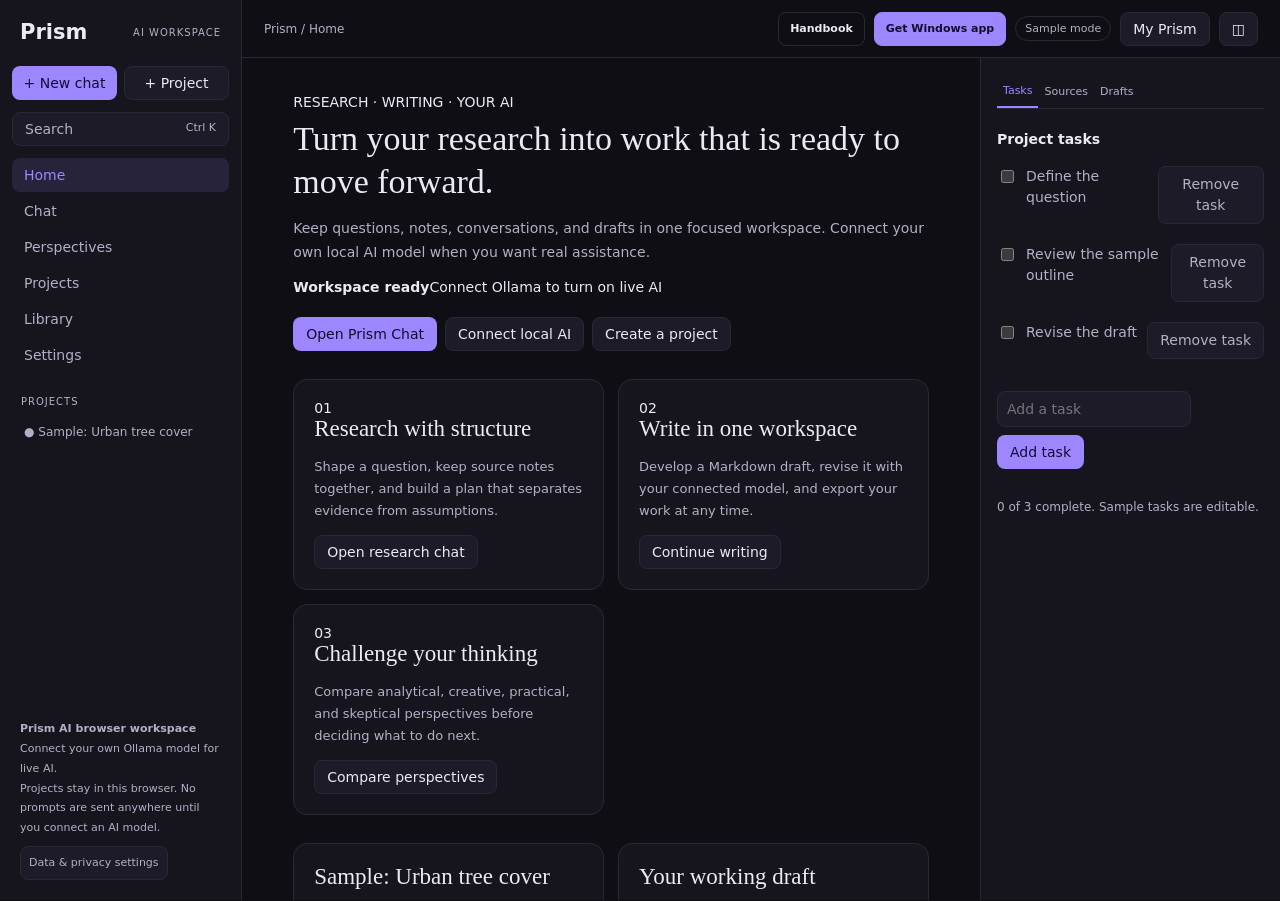
==== commit 9e96082c: "Refresh index.html for the AI-enabled browser workspace" ====
--- a/index.html
+++ b/index.html
@@ -4,10 +4,11 @@
 .download-link:hover{filter:brightness(1.08)}
 .guide-link{display:inline-flex;align-items:center;justify-content:center;min-height:34px;padding:7px 11px;border:1px solid var(--border);border-radius:8px;background:transparent;color:var(--text);font-size:11px;font-weight:600;text-decoration:none;white-space:nowrap}
 .guide-link:hover{border-color:var(--accent);color:var(--accent)}
+@media(max-width:420px){.crumb{display:none}.top{gap:6px}.guide-link,.download-link{min-height:30px;padding:5px 7px;font-size:10px}}
 @media(max-width:760px){.top .badge{display:none}}
 </style>
 <style>
 :root{font:14px 'Segoe UI Variable Text','Segoe UI',system-ui,sans-serif;color-scheme:dark;--bg:#0f0e15;--surface:#16151e;--raised:#1d1b27;--border:#2a2837;--text:#ece9f5;--muted:#b4afc6;--accent:#9d86ff;--ink:#130d2e;--soft:#9d86ff20}[data-theme=light]{color-scheme:light;--bg:#f6f5f9;--surface:#fff;--raised:#f2f0f7;--border:#e4e1ec;--text:#18152a;--muted:#514c66;--accent:#5638d1;--ink:#fff;--soft:#efebff}*{box-sizing:border-box}body{margin:0;background:var(--bg);color:var(--text)}button,input,select,textarea{font:inherit;color:inherit}button{cursor:pointer;min-height:34px;border:1px solid var(--border);background:var(--raised);border-radius:8px;padding:7px 12px}button:hover{border-color:var(--accent)}button:disabled{opacity:.45;cursor:not-allowed}:focus-visible{outline:2px solid var(--accent);outline-offset:3px}[hidden]{display:none!important}.primary{background:var(--accent);color:var(--ink);border-color:transparent}.shell{height:100dvh;display:grid;grid-template-columns:242px minmax(0,1fr)}.sidebar{padding:20px 12px;display:flex;flex-direction:column;overflow:auto;background:var(--surface);border-right:1px solid var(--border)}.brand{display:flex;align-items:center;gap:10px;padding:0 8px 22px;font-size:21px;font-weight:700}.brand small{font-size:10px;color:var(--muted);font-weight:500;letter-spacing:.1em;margin-left:auto}.actions{display:flex;gap:7px}.actions button{flex:1;padding:7px}.search{margin:12px 0;text-align:left;color:var(--muted)}.search span{float:right;font-size:11px}nav{display:grid;gap:2px}nav button{border:0;background:none;color:var(--muted);text-align:left;display:flex;gap:12px;align-items:center}nav .active{background:var(--soft);color:var(--accent)}.icon{width:17px;height:17px;display:inline-block;flex:none}.label{margin:24px 9px 8px;color:var(--muted);font-size:10px;letter-spacing:.1em;text-transform:uppercase}.project-links{display:grid;gap:3px}.project-links button{border:0;background:none;text-align:left;overflow:hidden;text-overflow:ellipsis;white-space:nowrap;font-size:12px;color:var(--muted)}.foot{margin-top:auto;padding:24px 8px 0;color:var(--muted);font-size:11px;line-height:1.8}.main{display:flex;flex-direction:column;min-width:0;min-height:0}.top{min-height:58px;display:flex;align-items:center;gap:9px;border-bottom:1px solid var(--border);padding:10px 22px}.crumb{font-size:12px;color:var(--muted)}.grow{flex:1}.badge{font-size:11px;border:1px solid var(--border);padding:5px 9px;border-radius:24px;color:var(--muted);white-space:nowrap}.work{flex:1;display:flex;min-height:0}.center{flex:1;min-width:0;display:flex;flex-direction:column;min-height:0}.view{flex:1;min-height:0;overflow:auto;padding:36px clamp(20px,4vw,58px)}.page{max-width:940px;margin:auto}h1,h2{font-family:Georgia,serif;font-weight:400}h1{font-size:34px;line-height:1.25;margin:8px 0 12px}h2{font-size:23px;margin:0 0 14px}h3{font-size:14px;margin:0 0 9px}p{color:var(--muted);line-height:1.7}.eyebrow{color:var(--accent);font-size:10px;letter-spacing:.14em;text-transform:uppercase;margin-bottom:20px}.toolbar{display:flex;gap:8px;flex-wrap:wrap;margin:22px 0 28px}.grid{display:grid;grid-template-columns:repeat(auto-fit,minmax(220px,1fr));gap:14px;margin:20px 0 28px}.card{border:1px solid var(--border);border-radius:14px;background:var(--surface);padding:20px}.card p{font-size:13px}.notice{padding:12px 14px;border:1px solid var(--border);border-radius:10px;background:var(--raised);font-size:12px;color:var(--muted);line-height:1.65}.row{display:flex;align-items:center;gap:12px;border-top:1px solid var(--border);padding:15px 0}.row:first-child{border-top:0}.muted,.tiny{color:var(--muted)}.tiny{font-size:11px}.panel{width:300px;flex:none;background:var(--surface);border-left:1px solid var(--border);overflow:auto;padding:16px}.tabs{display:flex;border-bottom:1px solid var(--border);overflow:auto;margin-bottom:20px}.tabs button{font-size:11px;border:0;border-radius:0;background:none;padding:8px 6px;color:var(--muted)}.tabs .active{color:var(--accent);border-bottom:2px solid var(--accent)}.panel p{font-size:12px}.panel h3{margin-top:22px}.task{display:flex;align-items:flex-start;gap:9px;padding:10px 0;color:var(--muted);line-height:1.5}.task input{margin-top:4px;accent-color:var(--accent)}.composer-area{padding:12px clamp(18px,4vw,58px) 18px}.modes{display:flex;gap:3px;flex-wrap:wrap;margin-bottom:9px}.modes button{background:none;border:0;color:var(--muted);font-size:12px;min-height:28px;padding:5px 10px}.modes .active{background:var(--soft);color:var(--accent)}.composer{display:flex;gap:10px;padding:12px;border:1px solid var(--border);border-radius:14px;background:var(--surface)}.composer:focus-within{border-color:var(--accent)}textarea{font:inherit;background:var(--raised);color:var(--text);border:1px solid var(--border);border-radius:8px;padding:12px;line-height:1.65;resize:vertical;width:100%}.composer textarea{background:none;border:0;padding:2px;min-height:46px;max-height:160px;flex:1}.composer button{align-self:flex-end;font-size:20px}.composer-foot{display:flex;justify-content:space-between;gap:8px;flex-wrap:wrap;margin-top:8px;font-size:10px;color:var(--muted)}.composer-foot button{background:none;border:0;min-height:20px;font-size:10px;padding:0}.message{max-width:740px;margin:0 auto 26px;line-height:1.8;overflow-wrap:anywhere}.message .body{white-space:pre-wrap}.who{font-size:11px;font-weight:600;color:var(--accent);margin-bottom:8px}.message.user{padding:15px 18px;background:var(--raised);border:1px solid var(--border);border-radius:14px}.message.user .who{color:var(--muted)}.tools{margin-top:12px;display:flex;gap:6px}.tools button{min-height:25px;font-size:10px;padding:3px 8px;background:none;color:var(--muted)}input,select{background:var(--raised);border:1px solid var(--border);border-radius:8px;padding:9px}label.field{display:grid;gap:7px;margin:16px 0;color:var(--muted);font-size:12px}.editor{min-height:330px}.mobile,.panel-close{display:none}dialog{border:1px solid var(--border);background:var(--surface);color:var(--text);padding:24px;border-radius:16px;width:min(540px,calc(100% - 30px));max-height:85dvh;overflow:auto}dialog::backdrop{background:#05040cbb}.close{float:right}.dialog-copy{white-space:pre-wrap}.results{display:grid;gap:8px;margin-top:15px}.toast{position:fixed;bottom:24px;left:50%;transform:translateX(-50%);max-width:90vw;padding:12px 18px;border-radius:10px;background:var(--text);color:var(--bg);font-size:12px;z-index:80}.skip{position:fixed;top:-80px;left:12px;z-index:100;background:var(--accent);color:var(--ink);padding:12px}.skip:focus{top:12px}.danger{color:#ff9d9d}.task button{margin-left:auto}.status{margin-top:10px}
 @media(max-width:1150px){.panel{display:none}.panel.open{display:block;position:fixed;right:0;top:58px;bottom:0;width:min(350px,100vw);z-index:30;box-shadow:-20px 0 70px #0007}.panel-close{display:block;margin-left:auto}}@media(min-width:1151px){.panel.collapsed{display:none}}@media(max-width:760px){.shell{grid-template-columns:1fr}.sidebar{display:none}.sidebar.open{display:flex;position:fixed;inset:0 auto 0 0;width:260px;z-index:40;box-shadow:20px 0 100px #0009}.mobile{display:inline-block}.top{padding:10px 12px}.optional{display:none}h1{font-size:29px}.view{padding:26px 20px}.grid{grid-template-columns:1fr}.composer-area{padding:12px}}@media(prefers-reduced-motion:reduce){*{scroll-behavior:auto!important}}
  .foot button{margin-top:8px;font-size:11px;padding:5px 8px}#privacyStatus{overflow-wrap:anywhere}
-</style><link rel="stylesheet" href="demo.css"></head><body><a class="skip" href="#view">Skip to workspace</a><div class="shell"><aside class="sidebar" id="sidebar"><div class="brand">Prism<small>BROWSER DEMO</small><button class="mobile" data-action="menu" aria-label="Close navigation">×</button></div><div class="actions"><button class="primary" data-action="newchat">+ New chat</button><button data-action="newproject">+ Project</button></div><button class="search" data-action="search">Search<span>Ctrl K</span></button><nav id="nav" aria-label="Main navigation"></nav><div class="label">Projects</div><div id="projectLinks" class="project-links"></div><div class="foot"><strong>Browser demo</strong><br>Scripted examples only. No live AI or search.<br><span id="privacyStatus">Saved only in this browser. Nothing is uploaded.</span><br><button data-view="Settings">Data &amp; privacy settings</button></div></aside><main class="main"><header class="top"><button class="mobile" data-action="menu" aria-label="Open navigation">☰</button><span class="crumb">Prism / <span id="crumb">Home</span></span><span class="grow"></span><a class="guide-link" href="https://github.com/DudeSquad999/Prism-Ai/blob/Main/docs/README.md" target="_blank" rel="noopener noreferrer" aria-label="Open the Prism AI handbook">Handbook</a><a class="download-link" href="https://github.com/DudeSquad999/Prism-Ai/releases/latest" target="_blank" rel="noopener noreferrer" aria-label="Download the Prism AI Windows app from GitHub Releases">Get Windows app</a><span class="badge">Interactive demo</span><button class="optional" data-view="My Prism">My Prism</button><button data-action="panel" aria-label="Toggle project panel">◫</button></header><div class="work"><div class="center"><section id="view" class="view" tabindex="-1" aria-label="Workspace"></section><section id="composerArea" class="composer-area" hidden aria-label="Message composer"><div class="modes" id="modes"></div><form id="composer" class="composer"><textarea id="input" rows="2" placeholder="Try a scripted example…" aria-label="Message to Prism"></textarea><button class="primary" type="submit" aria-label="Send message">↑</button></form><div class="composer-foot"><button data-action="privacy">What will be sent?</button><span>Fixed sample responses, not live AI</span></div></section></div><aside class="panel" id="panel" aria-label="Project panel"><button class="panel-close" data-action="panel" aria-label="Close project panel">×</button><div class="tabs" id="tabs"></div><div id="panelBody"></div></aside></div></main></div><dialog id="dialog" aria-labelledby="dialogTitle"><button class="close" data-action="close" aria-label="Close dialog">×</button><h2 id="dialogTitle"></h2><div id="dialogBody"></div></dialog><input id="jsonFile" type="file" accept="application/json,.json" hidden><div class="toast" role="status" id="toast" hidden></div><div id="announce" role="status" style="position:absolute;width:1px;height:1px;overflow:hidden;clip-path:inset(50%)"></div><script src="demo.js" defer></script></body></html>
+</style><link rel="stylesheet" href="demo.css"></head><body><a class="skip" href="#view">Skip to workspace</a><div class="shell"><aside class="sidebar" id="sidebar"><div class="brand">Prism<small>AI WORKSPACE</small><button class="mobile" data-action="menu" aria-label="Close navigation">×</button></div><div class="actions"><button class="primary" data-action="newchat">+ New chat</button><button data-action="newproject">+ Project</button></div><button class="search" data-action="search">Search<span>Ctrl K</span></button><nav id="nav" aria-label="Main navigation"></nav><div class="label">Projects</div><div id="projectLinks" class="project-links"></div><div class="foot"><strong>Prism AI browser workspace</strong><br>Connect your own Ollama model for live AI.<br><span id="privacyStatus">Your projects are saved in this browser.</span><br><button data-view="Settings">Data &amp; privacy settings</button></div></aside><main class="main"><header class="top"><button class="mobile" data-action="menu" aria-label="Open navigation">☰</button><span class="crumb">Prism / <span id="crumb">Home</span></span><span class="grow"></span><a class="guide-link" href="https://github.com/DudeSquad999/Prism-Ai/blob/Main/docs/README.md" target="_blank" rel="noopener noreferrer" aria-label="Open the Prism AI handbook">Handbook</a><a class="download-link" href="https://github.com/DudeSquad999/Prism-Ai/releases/latest" target="_blank" rel="noopener noreferrer" aria-label="Download the Prism AI Windows app from GitHub Releases">Get Windows app</a><span class="badge" id="connectionBadge">Sample mode</span><button class="optional" data-view="My Prism">My Prism</button><button data-action="panel" aria-label="Toggle project panel">◫</button></header><div class="work"><div class="center"><section id="view" class="view" tabindex="-1" aria-label="Workspace"></section><section id="composerArea" class="composer-area" hidden aria-label="Message composer"><div class="modes" id="modes"></div><form id="composer" class="composer"><textarea id="input" rows="2" placeholder="Message Prism about your research or draft..." aria-label="Message to Prism"></textarea><button class="primary" type="submit" aria-label="Send message">↑</button></form><div class="composer-foot"><button data-action="privacy">What will be sent?</button><span id="composerStatus">Sample mode · connect Ollama in Settings for live AI</span><button id="cancelAI" data-action="cancelAI" hidden>Stop response</button></div></section></div><aside class="panel" id="panel" aria-label="Project panel"><button class="panel-close" data-action="panel" aria-label="Close project panel">×</button><div class="tabs" id="tabs"></div><div id="panelBody"></div></aside></div></main></div><dialog id="dialog" aria-labelledby="dialogTitle"><button class="close" data-action="close" aria-label="Close dialog">×</button><h2 id="dialogTitle"></h2><div id="dialogBody"></div></dialog><input id="jsonFile" type="file" accept="application/json,.json" hidden><div class="toast" role="status" id="toast" hidden></div><div id="announce" role="status" style="position:absolute;width:1px;height:1px;overflow:hidden;clip-path:inset(50%)"></div><script src="demo.js" defer></script></body></html>
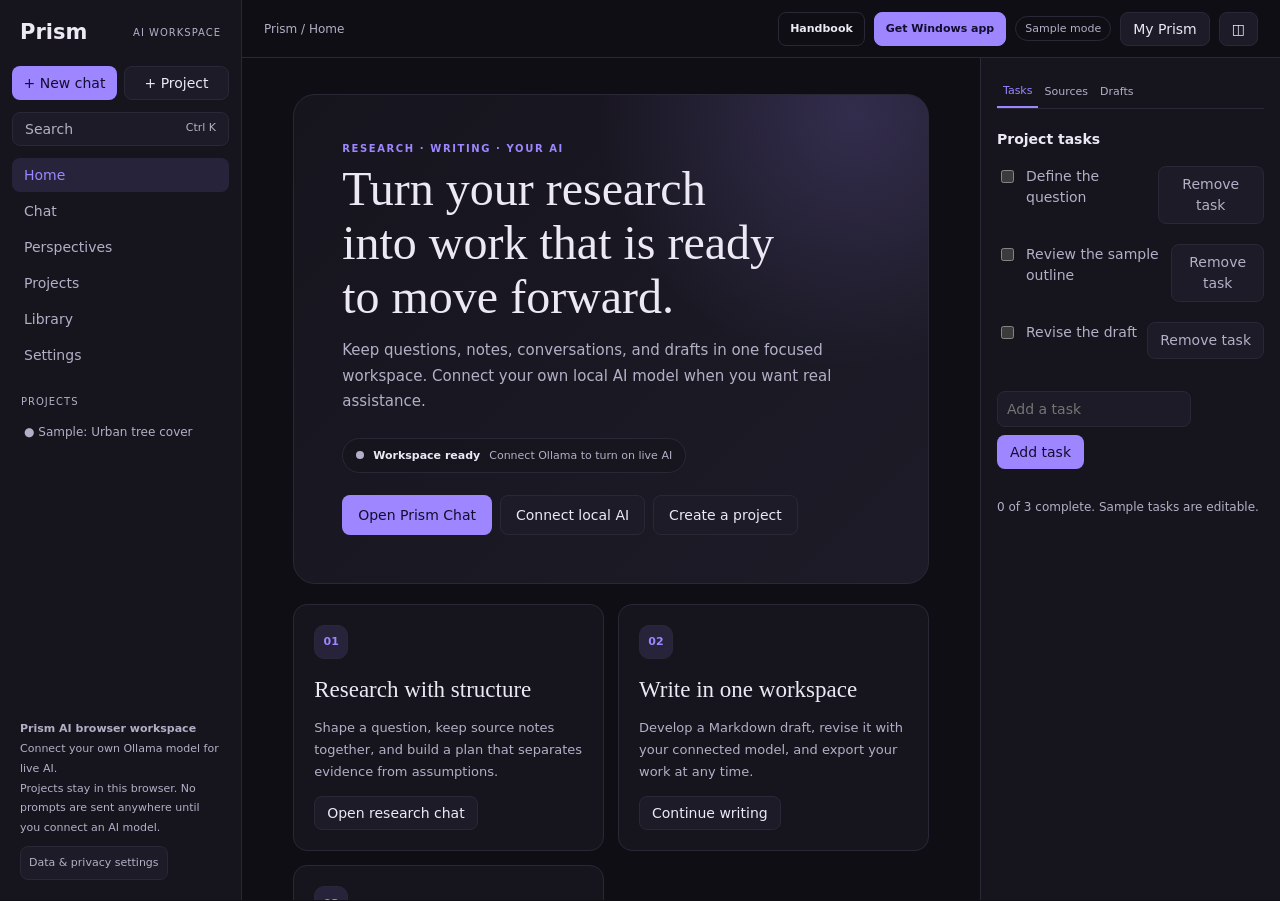
==== commit ea341e78: "Update browser workspace search and social metadata" ====
--- a/index.html
+++ b/index.html
@@ -1,5 +1,5 @@
 <!doctype html>
-<html lang="en" data-theme="dark"><head><meta charset="utf-8"><meta name="viewport" content="width=device-width,initial-scale=1"><meta name="theme-color" content="#0f0e15"><meta name="description" content="Try a scripted browser preview of Prism AI, a Windows research and LaTeX writing workspace. Download the Windows apps for live AI with Ollama or a supported cloud provider."><link rel="canonical" href="https://dudesquad999.github.io/Prism-Ai/"><meta property="og:type" content="website"><meta property="og:site_name" content="Prism AI"><meta property="og:title" content="Prism AI: Windows Research &amp; LaTeX Writing Workspace"><meta property="og:description" content="Try a scripted browser preview of Prism AI. The full Windows apps support research organization, Markdown notes, LaTeX writing, Ollama local models, and supported cloud providers."><meta property="og:url" content="https://dudesquad999.github.io/Prism-Ai/"><meta property="og:image" content="https://dudesquad999.github.io/Prism-Ai/prism-banner.png"><meta name="twitter:card" content="summary_large_image"><meta name="twitter:title" content="Prism AI: Windows Research &amp; LaTeX Writing Workspace"><meta name="twitter:description" content="Try a scripted browser preview of Prism AI. The full Windows apps support research organization, Markdown notes, LaTeX writing, Ollama local models, and supported cloud providers."><meta name="twitter:image" content="https://dudesquad999.github.io/Prism-Ai/prism-banner.png"><title>Prism AI | Windows Research &amp; LaTeX Workspace Demo</title><style>
+<html lang="en" data-theme="dark"><head><meta charset="utf-8"><meta name="viewport" content="width=device-width,initial-scale=1"><meta name="theme-color" content="#0f0e15"><meta name="description" content="Explore Prism AI in your browser. Organize research, draft in Markdown, and connect a local Ollama model for live AI chat."><link rel="canonical" href="https://dudesquad999.github.io/Prism-Ai/"><meta property="og:type" content="website"><meta property="og:site_name" content="Prism AI"><meta property="og:title" content="Prism AI: Research &amp; Writing Workspace"><meta property="og:description" content="Explore Prism AI in your browser. Organize research, draft in Markdown, and connect a local Ollama model for live AI chat."><meta property="og:url" content="https://dudesquad999.github.io/Prism-Ai/"><meta property="og:image" content="https://dudesquad999.github.io/Prism-Ai/prism-banner.png"><meta name="twitter:card" content="summary_large_image"><meta name="twitter:title" content="Prism AI: Research &amp; Writing Workspace"><meta name="twitter:description" content="Explore Prism AI in your browser. Organize research, draft in Markdown, and connect a local Ollama model for live AI chat."><meta name="twitter:image" content="https://dudesquad999.github.io/Prism-Ai/prism-banner.png"><title>Prism AI | Browser Research Workspace</title><style>
 .download-link{display:inline-flex;align-items:center;justify-content:center;min-height:34px;padding:7px 11px;border:1px solid var(--accent);border-radius:8px;background:var(--accent);color:var(--ink);font-size:11px;font-weight:650;text-decoration:none;white-space:nowrap}
 .download-link:hover{filter:brightness(1.08)}
 .guide-link{display:inline-flex;align-items:center;justify-content:center;min-height:34px;padding:7px 11px;border:1px solid var(--border);border-radius:8px;background:transparent;color:var(--text);font-size:11px;font-weight:600;text-decoration:none;white-space:nowrap}
--- a/demo.css
+++ b/demo.css
@@ -111,3 +111,211 @@
 .perspective-output li + li {
   margin-top: 6px;
 }
+
+.home-hero {
+  position: relative;
+  overflow: hidden;
+  border: 1px solid var(--border);
+  border-radius: 22px;
+  padding: clamp(24px, 4vw, 48px);
+  background:
+    radial-gradient(circle at 88% 4%, color-mix(in srgb, var(--accent) 19%, transparent), transparent 35%),
+    linear-gradient(135deg, var(--surface), var(--raised));
+}
+
+.home-hero h1 {
+  max-width: 18ch;
+  font-size: clamp(32px, 4vw, 48px);
+  line-height: 1.12;
+  margin: 8px 0 14px;
+  text-wrap: balance;
+}
+
+.home-hero > p {
+  max-width: 62ch;
+  font-size: 15px;
+}
+
+.hero-kicker {
+  color: var(--accent);
+  font-size: 10px;
+  font-weight: 700;
+  letter-spacing: .16em;
+  text-transform: uppercase;
+}
+
+.hero-status {
+  display: flex;
+  align-items: center;
+  flex-wrap: wrap;
+  gap: 9px;
+  width: fit-content;
+  margin-top: 23px;
+  padding: 10px 13px;
+  border: 1px solid var(--border);
+  border-radius: 999px;
+  background: color-mix(in srgb, var(--surface) 82%, transparent);
+  font-size: 11px;
+}
+
+.hero-status > span:last-child {
+  color: var(--muted);
+}
+
+.status-dot {
+  width: 8px;
+  height: 8px;
+  border-radius: 50%;
+  background: var(--muted);
+}
+
+.status-dot.live {
+  background: #42c98c;
+  box-shadow: 0 0 0 4px #42c98c22;
+}
+
+.home-hero .toolbar {
+  margin-bottom: 0;
+}
+
+.home-hero .toolbar button {
+  min-height: 40px;
+  padding-inline: 15px;
+}
+
+.home-lower {
+  margin-top: 14px;
+}
+
+.card-icon {
+  display: grid;
+  place-items: center;
+  width: 34px;
+  height: 34px;
+  margin-bottom: 18px;
+  border: 1px solid var(--border);
+  border-radius: 10px;
+  color: var(--accent);
+  background: var(--soft);
+  font-size: 11px;
+  font-weight: 700;
+}
+
+.ai-connect-card {
+  border-color: color-mix(in srgb, var(--accent) 42%, var(--border));
+  background: linear-gradient(145deg, var(--surface), var(--raised));
+}
+
+.ai-card-top {
+  display: flex;
+  align-items: flex-start;
+  justify-content: space-between;
+  gap: 12px;
+}
+
+.ai-card-top h2 {
+  margin: 8px 0 0;
+}
+
+.status-chip {
+  flex: none;
+  border: 1px solid var(--border);
+  border-radius: 999px;
+  padding: 5px 9px;
+  color: var(--muted);
+  font-size: 10px;
+}
+
+.status-chip.connected {
+  color: #42c98c;
+  border-color: #42c98c66;
+  background: #42c98c12;
+}
+
+.status-chip.error {
+  color: #e4a26a;
+  border-color: #e4a26a66;
+}
+
+.connection-note {
+  padding: 11px 13px;
+  border: 1px solid var(--border);
+  border-radius: 10px;
+  background: var(--surface);
+  font-size: 12px;
+  line-height: 1.6;
+}
+
+.connection-note.connected {
+  border-color: #42c98c66;
+}
+
+.connection-note.error {
+  border-color: #e4a26a66;
+}
+
+.setup-details {
+  margin-top: 18px;
+  border-top: 1px solid var(--border);
+  padding-top: 14px;
+  color: var(--muted);
+  font-size: 12px;
+  line-height: 1.7;
+}
+
+.setup-details summary {
+  color: var(--text);
+  cursor: pointer;
+  font-weight: 650;
+}
+
+.setup-details ol {
+  padding-left: 20px;
+}
+
+.setup-details li + li {
+  margin-top: 8px;
+}
+
+.setup-details code {
+  padding: 2px 5px;
+  border-radius: 5px;
+  background: var(--soft);
+  color: var(--text);
+  overflow-wrap: anywhere;
+}
+
+.settings-data-card {
+  margin-top: 14px;
+}
+
+.composer-foot #cancelAI {
+  color: var(--accent);
+}
+
+.message .body {
+  overflow-wrap: anywhere;
+}
+
+.message[data-message-index]:last-child:not(.user) .body {
+  white-space: pre-wrap;
+}
+
+@media (max-width: 760px) {
+  .home-hero {
+    border-radius: 16px;
+    padding: 24px 19px;
+  }
+
+  .home-hero h1 {
+    font-size: clamp(29px, 8vw, 38px);
+  }
+
+  .hero-status {
+    border-radius: 12px;
+  }
+
+  .ai-card-top {
+    align-items: flex-start;
+  }
+}
